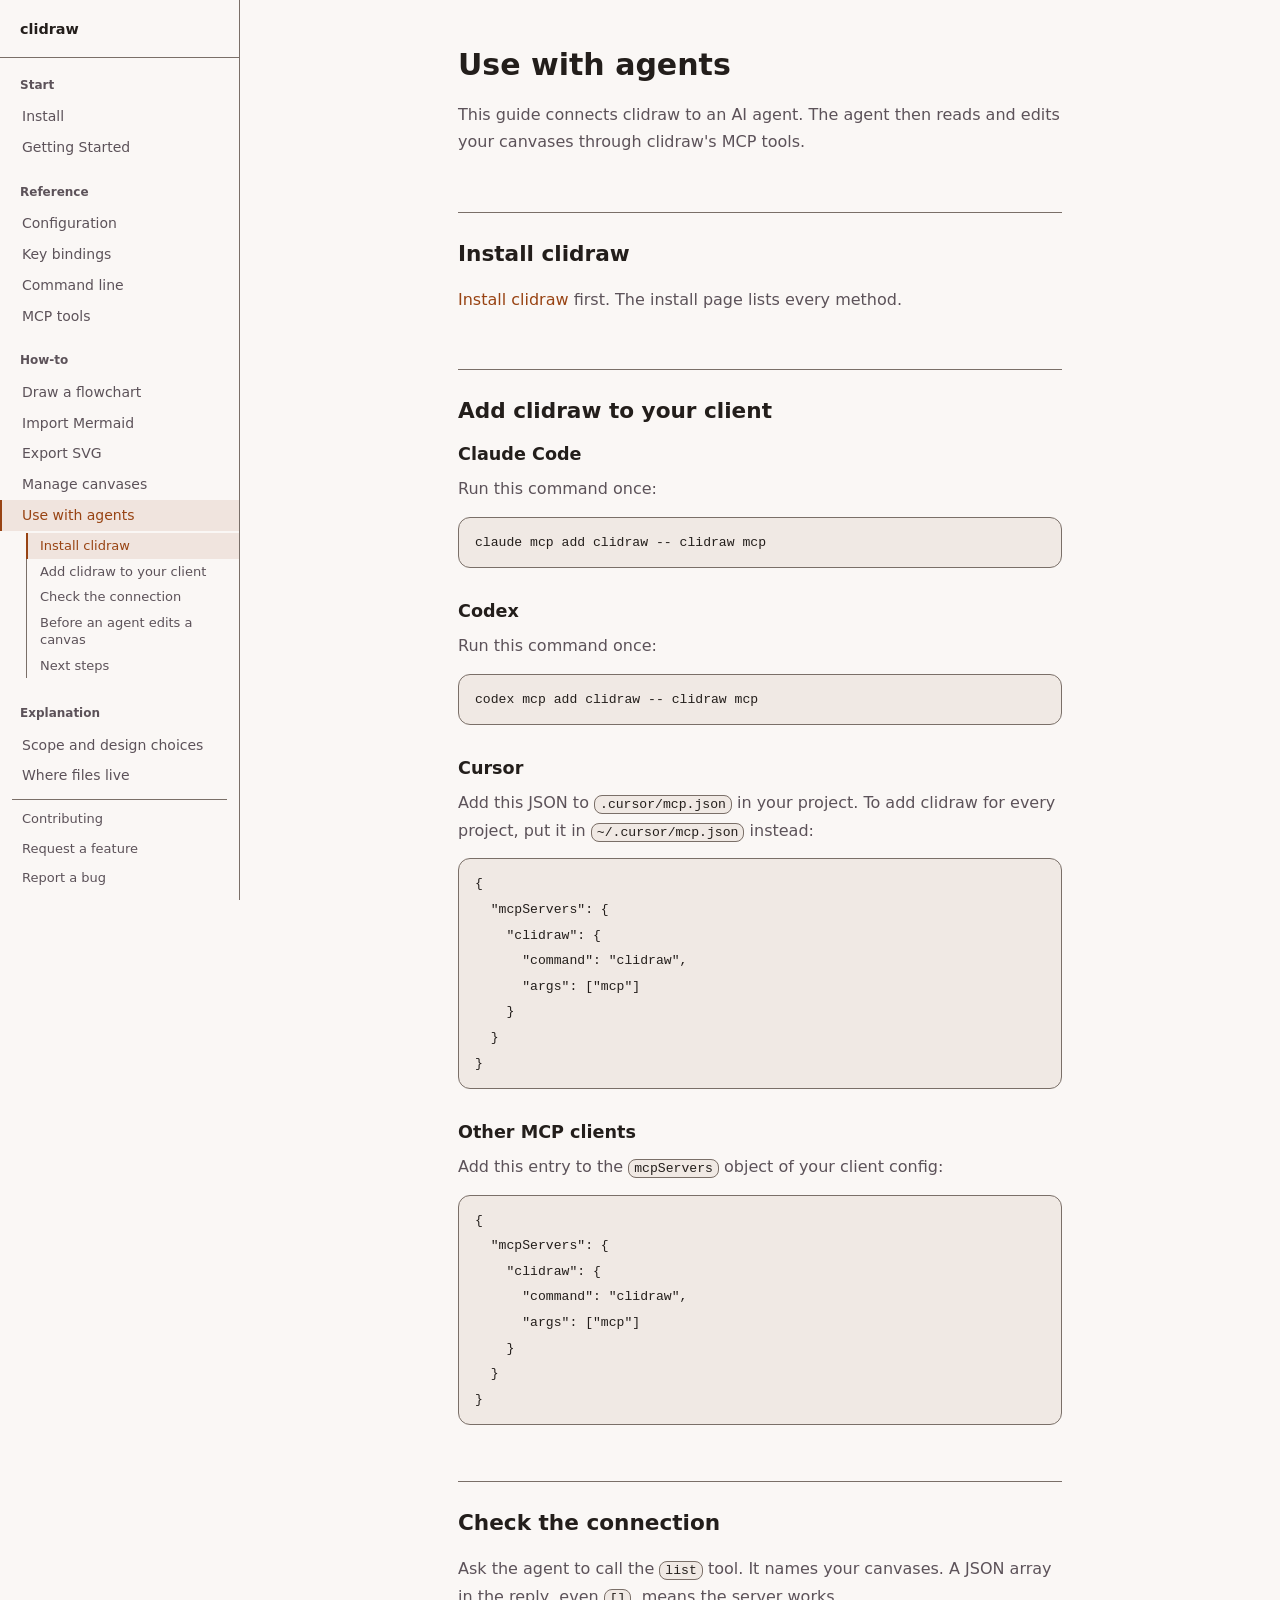
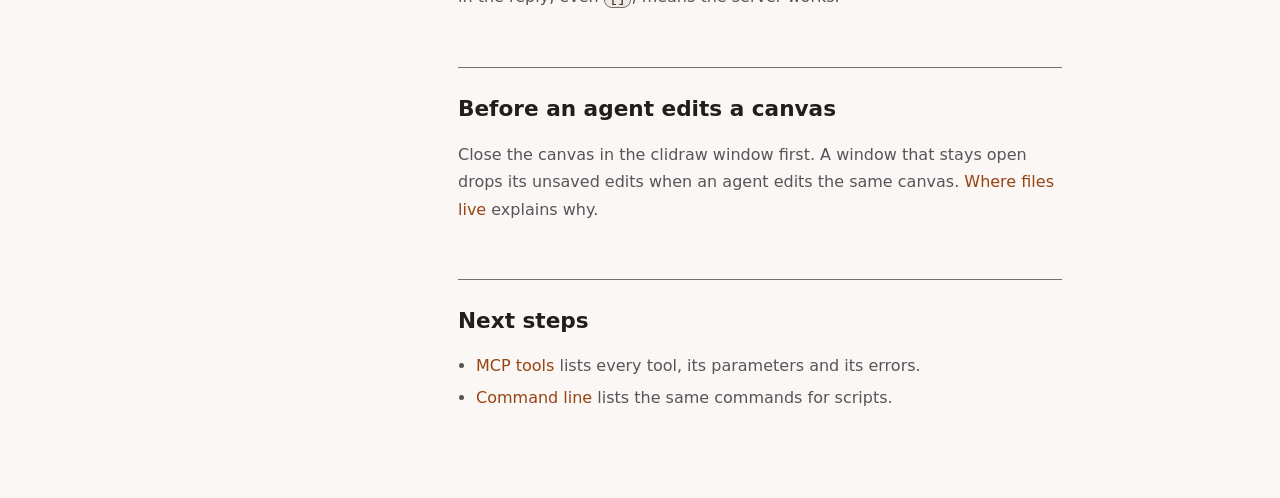
==== docs/wiki/agents.html @ 3f121065 "docs(wiki): add install and use-with-agents pages, llms.txt" ====
<!DOCTYPE html>
<html lang="en">
<head>
  <meta charset="UTF-8">
  <meta name="viewport" content="width=device-width, initial-scale=1.0">
  <title>Use with agents | clidraw</title>
  <meta name="description" content="Connect clidraw to Claude Code, Codex, Cursor or another MCP client so an agent can draw.">
  <link rel="canonical" href="https://clidraw.shrtcts.fr/agents.html">
  <meta property="og:type" content="website">
  <meta property="og:site_name" content="clidraw">
  <meta property="og:title" content="Use with agents | clidraw">
  <meta property="og:description" content="Connect clidraw to Claude Code, Codex, Cursor or another MCP client so an agent can draw.">
  <meta property="og:url" content="https://clidraw.shrtcts.fr/agents.html">
  <meta name="twitter:card" content="summary">
  <meta name="twitter:title" content="Use with agents | clidraw">
  <meta name="twitter:description" content="Connect clidraw to Claude Code, Codex, Cursor or another MCP client so an agent can draw.">
  <script type="application/ld+json">
  {
    "@context": "https://schema.org",
    "@type": "SoftwareApplication",
    "name": "clidraw",
    "operatingSystem": "Linux, macOS, Windows",
    "applicationCategory": "DeveloperApplication",
    "description": "Connect clidraw to Claude Code, Codex, Cursor or another MCP client so an agent can draw.",
    "url": "https://clidraw.shrtcts.fr/agents.html",
    "downloadUrl": "https://github.com/shortcuts/clidraw/releases",
    "offers": { "@type": "Offer", "price": "0", "priceCurrency": "USD" }
  }
  </script>
  <link rel="stylesheet" href="style.css">
</head>
<body>
<div class="layout">

  <main>
    <h1 id="use-with-agents">Use with agents</h1>
    <p>This guide connects clidraw to an AI agent. The agent then reads and edits your canvases through clidraw's MCP tools.</p>

    <h2 id="install">Install clidraw</h2>
    <p><a href="install.html">Install clidraw</a> first. The install page lists every method.</p>

    <h2 id="clients">Add clidraw to your client</h2>
    <h3 class="item" id="clients-claude-code">Claude Code</h3>
    <p>Run this command once:</p>
    <pre><code>claude mcp add clidraw -- clidraw mcp</code></pre>

    <h3 class="item" id="clients-codex">Codex</h3>
    <p>Run this command once:</p>
    <pre><code>codex mcp add clidraw -- clidraw mcp</code></pre>

    <h3 class="item" id="clients-cursor">Cursor</h3>
    <p>Add this JSON to <code>.cursor/mcp.json</code> in your project. To add clidraw for every project, put it in <code>~/.cursor/mcp.json</code> instead:</p>
    <pre><code>{
  "mcpServers": {
    "clidraw": {
      "command": "clidraw",
      "args": ["mcp"]
    }
  }
}</code></pre>

    <h3 class="item" id="clients-generic">Other MCP clients</h3>
    <p>Add this entry to the <code>mcpServers</code> object of your client config:</p>
    <pre><code>{
  "mcpServers": {
    "clidraw": {
      "command": "clidraw",
      "args": ["mcp"]
    }
  }
}</code></pre>

    <h2 id="check">Check the connection</h2>
    <p>Ask the agent to call the <code>list</code> tool. It names your canvases. A JSON array in the reply, even <code>[]</code>, means the server works.</p>

    <h2 id="caveats">Before an agent edits a canvas</h2>
    <p>Close the canvas in the clidraw window first. A window that stays open drops its unsaved edits when an agent edits the same canvas. <a href="where-files-live.html#edits-from-scripts-and-agents">Where files live</a> explains why.</p>

    <h2 id="next-steps">Next steps</h2>
    <ul>
      <li><a href="mcp.html">MCP tools</a> lists every tool, its parameters and its errors.</li>
      <li><a href="cli.html">Command line</a> lists the same commands for scripts.</li>
    </ul>
  </main>

</div>
<script src="wiki-init.js"></script>
</body>
</html>
---- docs/wiki/style.css ----
:root {
  color-scheme:dark light;
  --bg:       #1E1E24;
  --surface:  #2D2D3A;
  --border:   #8A8490;
  --text:     #F7EBE8;
  --muted:    #B0A8B4;
  --accent:   #F79D5C;
  --accent-bg:color-mix(in srgb,var(--accent) 10%,transparent);
  --info:     #6EA8FE;
  --danger:   #EF4444;
  --mono: ui-monospace,"SF Mono",Menlo,Consolas,monospace;
  --sans: system-ui,-apple-system,"Segoe UI",Roboto,"Helvetica Neue",Arial,sans-serif;
  --nav-w: 240px;
  --r: 12px;
  --r-sm: 8px;
}

@media(prefers-color-scheme:light){
  :root{
    --bg:#FAF7F5;
    --surface:#F0E9E4;
    --border:#7A6F68;
    --text:#231E1B;
    --muted:#5C5259;
    --accent:#984313;
    --danger:#B3261E;
    --info:#1A56C4;
  }
}

*,*::before,*::after{box-sizing:border-box;margin:0;padding:0}
html{-webkit-text-size-adjust:100%;text-size-adjust:100%}
@media(prefers-reduced-motion:no-preference){html{scroll-behavior:smooth}}

::selection{background:var(--accent);color:var(--bg)}

body{
  font-family:var(--sans);
  font-size:16px;
  line-height:1.6;
  color:var(--text);
  background:var(--bg);
}

/* ── Layout ── */
.layout{
  display:grid;
  grid-template-columns:var(--nav-w) 1fr;
  min-height:100vh;
}

/* ── Sidebar ── */
.sidebar{
  position:sticky;
  top:0;
  height:100vh;
  overflow-y:auto;
  border-right:1px solid var(--border);
  display:flex;
  flex-direction:column;
}

.brand{
  display:flex;
  align-items:center;
  gap:10px;
  padding:20px 20px 18px;
  border-bottom:1px solid var(--border);
  text-decoration:none;
  color:var(--text);
  flex-shrink:0;
}

.brand img{border-radius:var(--r-sm);flex-shrink:0}

.brand-name{
  font-size:0.9rem;
  font-weight:600;
  color:var(--text);
  line-height:1.3;
}

nav{
  flex:1;
  display:flex;
  flex-direction:column;
  padding:12px 0;
}

nav a{
  font-size:0.875rem;
  font-weight:500;
  line-height:1.35;
  color:var(--muted);
  text-decoration:none;
  padding:6px 20px;
  border-left:2px solid transparent;
  transition:color 0.1s,background 0.1s,border-color 0.1s;
}

nav a:hover{color:var(--text);background:var(--accent-bg)}

nav a.active{
  color:var(--accent);
  border-left-color:var(--accent);
  background:var(--accent-bg);
  font-weight:500;
}

.sidebar-foot{
  padding:14px 20px;
  border-top:1px solid var(--border);
  font-size:0.72rem;
  color:var(--muted);
  flex-shrink:0;
}

.sidebar-foot a{color:var(--muted);text-decoration:none}
.sidebar-foot a:hover{color:var(--accent)}

/* ── Main ── */
main{
  max-width:700px;
  width:100%;
  margin:0 auto;
  padding:48px 48px 80px;
}

/* ── Type ── */
/* Descending scale: h1 2rem > h2 1.4rem > h3 1.1rem > h4 0.95rem > body 15px.
   h2 is plain text with a rule above it: orange is reserved for links and state. */
h1{
  font-size:1.875rem;
  font-weight:700;
  line-height:1.15;
  color:var(--text);
  margin:0 0 18px;
  text-wrap:balance;
}

h2{
  font-size:1.35rem;
  font-weight:600;
  line-height:1.25;
  color:var(--text);
  margin:56px 0 18px;
  padding-top:28px;
  border-top:1px solid var(--border);
  text-wrap:balance;
}

h2:first-child{margin-top:0;padding-top:0;border-top:none}

h3{
  font-size:1.1rem;
  font-weight:600;
  line-height:1.35;
  color:var(--text);
  margin:32px 0 8px;
  text-wrap:balance;
}

h3:first-child{margin-top:0}

h2 + h3{margin-top:0}

h4{
  font-size:0.95rem;
  font-weight:600;
  line-height:1.4;
  color:var(--text);
  margin:22px 0 6px;
}

h5{
  font-size:0.85rem;
  font-weight:600;
  color:var(--muted);
  margin:14px 0 4px;
}

h1,h2,h3{position:relative}

.heading-link{
  display:inline-flex;
  align-items:center;
  justify-content:center;
  margin-left:6px;
  padding:0;
  width:24px;
  height:24px;
  border:none;
  background:none;
  color:var(--muted);
  cursor:pointer;
  opacity:0;
  vertical-align:middle;
  transition:opacity 0.1s,color 0.1s,transform 0.1s;
}

h1:hover .heading-link,h2:hover .heading-link,h3:hover .heading-link,.heading-link:focus-visible{opacity:1}

.heading-link:hover{color:var(--accent)}

/* Touch has no hover: keep the copy-link control visible and finger-sized. */
@media(hover:none){
  .heading-link{opacity:0.7;width:36px;height:36px;margin-top:-8px;margin-bottom:-8px}
}

.heading-link:active{transform:scale(0.96)}

.heading-link.copied{opacity:1;color:var(--accent)}

p{
  color:var(--muted);
  line-height:1.72;
  margin-bottom:14px;
}

p:last-child{margin-bottom:0}

a{color:var(--accent);text-decoration:none}
a:hover{text-decoration:underline}

ul,ol{padding-left:18px;color:var(--muted)}
li{margin-bottom:6px;line-height:1.65}

strong{color:var(--text);font-weight:600}

code{
  font-family:var(--mono);
  font-size:0.82em;
  background:var(--surface);
  border:1px solid var(--border);
  padding:1px 5px;
  border-radius:var(--r-sm);
  color:var(--text);
}

pre{
  overflow-x:auto;
  margin:4px 0 32px;
  padding:12px 16px;
  background:var(--surface);
  border:1px solid var(--border);
  border-radius:var(--r);
}

pre code{
  background:none;
  border:none;
  padding:0;
}

blockquote{
  margin:4px 0 20px;
  padding:10px 16px;
  background:var(--surface);
  border:1px solid var(--border);
  border-left:3px solid var(--accent);
  border-radius:var(--r);
}

blockquote p, blockquote em{margin:0}

/* On This Page list (built by wiki-init.js); shown only where the sidebar outline is hidden (phones). */
.page-toc{
  display:none;
  flex-wrap:wrap;
  gap:6px 16px;
  margin:0 0 28px;
  padding:12px 16px;
  background:var(--surface);
  border:1px solid var(--border);
  border-radius:var(--r);
  font-size:0.84rem;
}

.page-toc-title{
  flex-basis:100%;
  font-size:0.8125rem;
  font-weight:700;
  color:var(--text);
}

@media(max-width:680px){
  .page-toc{display:flex;flex-direction:column;gap:2px}
  .page-toc a{padding:6px 0}
}

/* ── API reference endpoint cards ── */
.endpoint{
  min-width:0;
  margin:0 0 16px;
  padding:14px 16px;
  background:var(--surface);
  border:1px solid var(--border);
  border-radius:var(--r);
  scroll-margin-top:16px;
}
.endpoint > p{margin:8px 0 0;font-size:0.88rem;color:var(--muted);line-height:1.55}
.endpoint-head{display:flex;flex-wrap:wrap;align-items:center;gap:10px;margin:0;font-size:inherit}
.endpoint-path{
  font-family:var(--mono);
  font-size:0.9rem;
  font-weight:600;
  background:none;
  border:none;
  padding:0;
  overflow-wrap:anywhere;
}
.method{
  font-size:0.7rem;
  font-weight:700;
  letter-spacing:0.04em;
  padding:3px 8px;
  border-radius:var(--r-sm);
}
.method-get{background:color-mix(in srgb,var(--muted) 16%,transparent);color:var(--muted)}
.method-post{background:color-mix(in srgb,var(--accent) 16%,transparent);color:var(--accent)}
.method-put{background:color-mix(in srgb,var(--info) 16%,transparent);color:var(--info)}
.method-delete{background:color-mix(in srgb,var(--danger) 16%,transparent);color:var(--danger)}
.params{margin:12px 0 0;border-top:1px solid var(--border)}
.param{
  display:grid;
  grid-template-columns:minmax(0,15rem) minmax(0,1fr);
  gap:4px 16px;
  padding:8px 0;
  border-bottom:1px solid var(--border);
  font-size:0.84rem;
  color:var(--muted);
}
.param:last-child{border-bottom:none;padding-bottom:0}
.param dt code{overflow-wrap:anywhere}
.param dd{min-width:0;overflow-wrap:anywhere}
.param-type{font-family:var(--mono);font-size:0.76rem;color:var(--text)}
.param-flag{font-family:var(--mono);font-size:0.66rem;text-transform:uppercase;letter-spacing:0.06em;margin-right:6px}
.endpoint-returns{padding-top:8px;border-top:1px solid var(--border)}
.endpoint code{overflow-wrap:anywhere}
@media(max-width:680px){
  .param{grid-template-columns:minmax(0,1fr)}
}

/* ── Feature sections ── */
.shot img{
  display:block;
  width:100%;
  max-width:240px;
  margin:0 0 16px;
  border:1px solid var(--border);
  border-radius:var(--r);
}

/* Wide screens: the screenshot hangs in the right margin and stays in view while its section scrolls. */
@media(min-width:1280px){
  .has-shot{
    display:grid;
    grid-template-columns:minmax(0,1fr) 200px;
    column-gap:32px;
    margin-right:-232px;
  }
  .has-shot > *{grid-column:1}
  .has-shot > .shot{grid-column:2;grid-row:1 / span 100;margin-top:8px}
  .shot img{position:sticky;top:24px;margin:0}
}

.section-bullets{
  list-style:none;
  padding:0;
  margin-top:2px;
}

.section-bullets li{
  position:relative;
  padding-left:16px;
  margin-bottom:10px;
  font-size:0.875rem;
  color:var(--muted);
  line-height:1.62;
}

.section-bullets li::before{
  content:'—';
  position:absolute;
  left:0;
  color:var(--muted);
  font-size:0.8rem;
}

/* ── Card grid (index): text-first rows ── */
.card-grid{
  display:flex;
  flex-direction:column;
  margin:20px 0;
}

.card{
  border-bottom:1px solid var(--border);
  padding:12px 0;
  text-decoration:none;
  color:inherit;
  display:block;
}

.card:hover{text-decoration:none}
.card:hover h3{color:var(--accent)}

.card h3{
  font-size:0.95rem;
  font-weight:600;
  color:var(--text);
  margin:0 0 4px;
}

.card p{
  font-size:0.875rem;
  color:var(--muted);
  margin:0;
  line-height:1.5;
}

/* ── Quick start ── */
ol.quickstart{
  padding-left:20px;
}

ol.quickstart li{
  color:var(--muted);
  margin-bottom:10px;
  line-height:1.68;
  font-size:0.9rem;
}

/* ── Troubleshooting list ── */
ul.trouble{padding-left:18px}
ul.trouble li{
  color:var(--muted);
  margin-bottom:12px;
  line-height:1.65;
  font-size:0.9rem;
}

/* ── Step list (onboarding) ── */
.step-list{list-style:none;padding:0;counter-reset:steps}
.step-list li{
  display:flex;
  gap:16px;
  align-items:flex-start;
  margin-bottom:24px;
  counter-increment:steps;
}
.step-list li::before{
  content:counter(steps);
  font-size:0.72rem;
  font-weight:700;
  color:var(--bg);
  background:var(--accent);
  width:22px;
  height:22px;
  border-radius:50%;
  display:flex;
  align-items:center;
  justify-content:center;
  flex-shrink:0;
  margin-top:2px;
}
.step-list li>div>strong{
  display:block;
  font-size:0.9rem;
  font-weight:600;
  color:var(--text);
  margin-bottom:4px;
}
.step-list li>div>p{
  font-size:0.875rem;
  margin:0;
}

/* ── GitHub star button ── */
.gh-star{
  display:inline-flex;
  align-items:center;
  gap:4px;
  padding:3px 7px 3px 5px;
  border:1px solid var(--border);
  border-radius:var(--r-sm);
  background:var(--surface);
  color:var(--muted);
  text-decoration:none;
  font-family:var(--sans);
  font-size:0.70rem;
  line-height:1;
  transition:border-color 0.12s,color 0.12s,background 0.12s;
  white-space:nowrap;
  vertical-align:middle;
}
.gh-star:hover{
  border-color:var(--accent);
  color:var(--accent);
  background:var(--accent-bg);
  text-decoration:none;
}
.gh-star svg{flex-shrink:0;opacity:0.65;transition:opacity 0.12s}
.gh-star:hover svg{opacity:1}
.gh-star-sep{
  display:inline-block;
  width:1px;
  height:10px;
  background:var(--border);
  margin:0 1px;
}
.gh-star-count{font-weight:600}
.sidebar-foot-lic{margin-left:4px}

/* ── Nav extras ── */
.nav-outline{display:flex;flex-direction:column;margin:2px 0 6px 26px;border-left:1px solid var(--border)}
.nav-outline a{display:block;padding:4px 16px 4px 12px;margin-left:-1px;font-size:0.8125rem;font-weight:400;line-height:1.35;border-left:2px solid transparent}
.nav-outline a.nav-h3{font-size:0.75rem}
.nav-outline a.nav-h3{padding-left:28px;background:linear-gradient(var(--border),var(--border)) 14px 0/1px 100% no-repeat}
.nav-outline a.active{color:var(--accent);border-left-color:var(--accent)}
.nav-outline a.nav-h3.active{background:linear-gradient(var(--border),var(--border)) 14px 0/1px 100% no-repeat}
h2[id],h3[id]{scroll-margin-top:16px}
.nav-sep{
  display:block;
  height:1px;
  background:var(--border);
  margin:8px 12px 4px;
}
.nav-group{
  display:block;
  font-size:0.75rem;
  font-weight:600;
  color:var(--muted);
  padding:20px 20px 6px;
}
nav [role=group]:first-child > .nav-group{padding-top:6px}

nav a.nav-ext{font-size:0.8125rem;font-weight:400}

nav [role=group]{display:flex;flex-direction:column}

.skip-link{position:absolute;left:8px;top:-60px;z-index:10;padding:8px 12px;background:var(--accent);color:var(--bg);border-radius:var(--r)}
.skip-link:focus{top:8px}
.sr-only{position:absolute;width:1px;height:1px;overflow:hidden;clip:rect(0 0 0 0);white-space:nowrap}

.nav-toggle-btn{display:none}

/* ── Responsive ── */
@media(max-width:900px){
  :root{--nav-w:208px}
  main{max-width:600px;padding:40px 32px 72px}
}

@media(max-width:680px){
  .layout{grid-template-columns:minmax(0,1fr)}

  .sidebar{
    position:relative;
    height:auto;
    border-right:none;
    border-bottom:1px solid var(--border);
  }

  .brand{padding:14px 66px 12px 16px;min-height:60px}

  .nav-toggle-btn{
    display:flex;
    align-items:center;
    justify-content:center;
    position:absolute;
    right:14px;
    top:12px;
    width:36px;
    height:36px;
    background:none;
    border:1px solid var(--border);
    border-radius:var(--r-sm);
    cursor:pointer;
    color:var(--muted);
    transition:color 0.1s,border-color 0.1s,transform 0.1s;
  }

  .nav-toggle-btn:hover{color:var(--text);border-color:var(--accent)}
  .nav-toggle-btn:active{transform:scale(0.96)}

  nav{
    display:none;
    flex-direction:column;
    padding:8px 0 4px;
    border-top:1px solid var(--border);
  }

  nav.open{display:flex}

  nav a{
    padding:9px 20px;
    border-left:2px solid transparent;
    border-bottom:none;
    font-size:0.74rem;
  }

  nav a.active{
    border-left-color:var(--accent);
  }

  .nav-outline a{padding:7px 16px 7px 12px}
  .nav-outline a.nav-h3{padding-left:28px}

  .sidebar-foot{display:none}

  main{padding:28px 16px 56px;min-width:0;overflow-wrap:anywhere}

  h1{font-size:1.75rem}
  h2{font-size:1.25rem;margin-top:44px;padding-top:22px}
  h3{font-size:1.05rem}
  nav a{font-size:0.9375rem}
  .nav-outline a{font-size:0.875rem}
  .nav-outline a.nav-h3{font-size:0.8125rem}
  nav a.nav-ext{font-size:0.875rem}
  .nav-group{font-size:0.8125rem}

  .section-bullets li{font-size:0.92rem}

  pre{padding:10px 12px;font-size:0.85rem}
  .nav-toggle-btn{width:44px;height:44px;top:8px}

  #docsearch{padding:6px 10px;border-bottom:1px solid var(--border)}
  .DocSearch-Button{height:32px}
}

/* ── DocSearch theme ── */
:root{
  --docsearch-primary-color:var(--accent);
  --docsearch-text-color:var(--text);
  --docsearch-highlight-color:var(--accent);
  --docsearch-muted-color:var(--muted);
  --docsearch-container-background:color-mix(in srgb,var(--bg) 85%,transparent);
  --docsearch-modal-background:var(--surface);
  --docsearch-modal-shadow:none;
  --docsearch-searchbox-background:var(--bg);
  --docsearch-searchbox-focus-background:var(--bg);
  --docsearch-searchbox-shadow:inset 0 0 0 1px var(--accent);
  --docsearch-hit-color:var(--text);
  --docsearch-hit-active-color:var(--bg);
  --docsearch-hit-background:var(--bg);
  --docsearch-hit-shadow:none;
  --docsearch-key-gradient:none;
  --docsearch-key-shadow:none;
  --docsearch-footer-background:var(--surface);
  --docsearch-footer-shadow:none;
  --docsearch-logo-color:var(--muted);
}

#docsearch{
  padding:8px 12px;
  border-bottom:1px solid var(--border);
}

.DocSearch-Button{
  box-sizing:border-box !important;
  width:100% !important;
  margin:0 !important;
  padding:0 10px !important;
  border-radius:var(--r-sm) !important;
  background:var(--surface) !important;
  border:1px solid var(--border) !important;
  color:var(--muted) !important;
  height:30px !important;
  box-shadow:none !important;
}

.DocSearch-Button:hover{
  background:var(--accent-bg) !important;
  border-color:var(--accent) !important;
  box-shadow:none !important;
  color:var(--text) !important;
}

.DocSearch-Button .DocSearch-Search-Icon{
  color:var(--muted) !important;
  width:13px !important;
  height:13px !important;
  flex-shrink:0;
}

.DocSearch-Button-Placeholder{
  font-family:var(--sans) !important;
  font-size:0.72rem !important;
  color:var(--muted) !important;
  padding:0 6px !important;
}

.DocSearch-Button-Keys{
  display:flex;
  gap:2px;
}

.DocSearch-Button-Key{
  background:var(--bg) !important;
  border:1px solid var(--border) !important;
  border-radius:var(--r-sm) !important;
  color:var(--muted) !important;
  font-family:var(--sans) !important;
  font-size:0.60rem !important;
  height:16px !important;
  min-width:16px !important;
  padding:0 3px !important;
  box-shadow:none !important;
  top:0 !important;
}
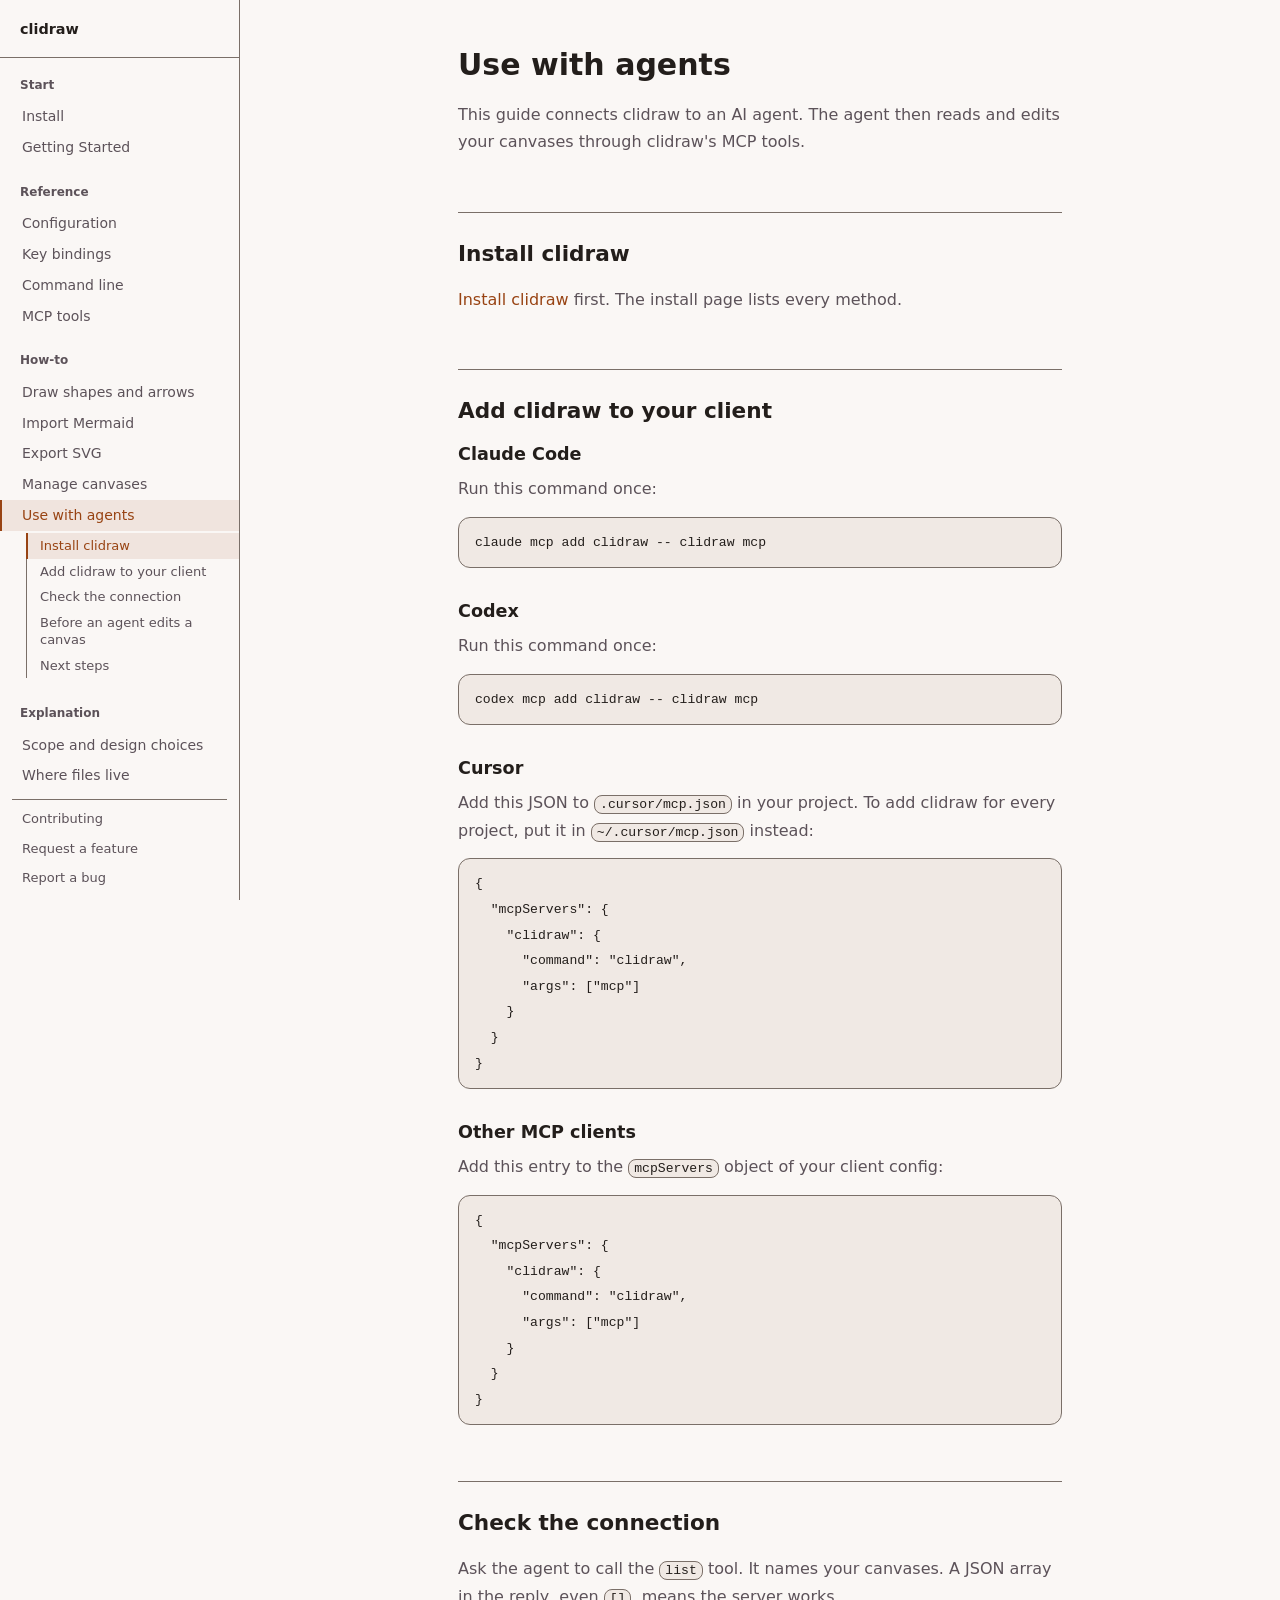
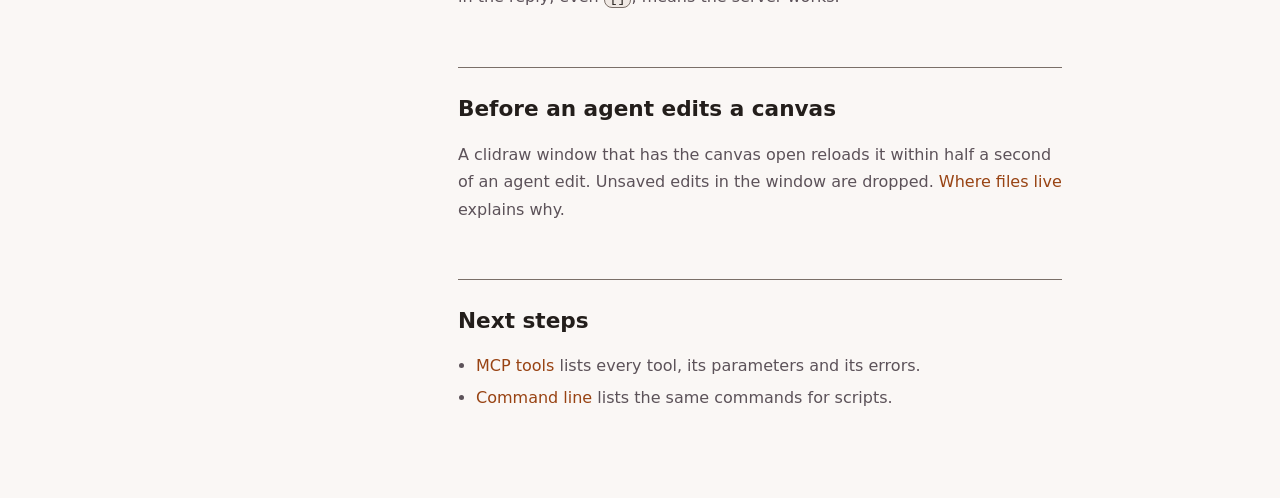
==== commit 6aba699f: "fix(app): reload the open canvas when an agent edits its file" ====
--- a/docs/wiki/agents.html
+++ b/docs/wiki/agents.html
@@ -74,7 +74,7 @@
     <p>Ask the agent to call the <code>list</code> tool. It names your canvases. A JSON array in the reply, even <code>[]</code>, means the server works.</p>
 
     <h2 id="caveats">Before an agent edits a canvas</h2>
-    <p>Close the canvas in the clidraw window first. A window that stays open drops its unsaved edits when an agent edits the same canvas. <a href="where-files-live.html#edits-from-scripts-and-agents">Where files live</a> explains why.</p>
+    <p>A clidraw window that has the canvas open reloads it within half a second of an agent edit. Unsaved edits in the window are dropped. <a href="where-files-live.html#edits-from-scripts-and-agents">Where files live</a> explains why.</p>
 
     <h2 id="next-steps">Next steps</h2>
     <ul>
--- a/docs/wiki/style.css
+++ b/docs/wiki/style.css
@@ -709,3 +709,26 @@
   box-shadow:none !important;
   top:0 !important;
 }
+
+/* ── Share viewer ── */
+main.viewer{max-width:none}
+.viewer button{
+  font:inherit;
+  color:var(--text);
+  background:var(--surface);
+  border:1px solid var(--border);
+  border-radius:var(--r-sm);
+  padding:6px 12px;
+  margin-right:8px;
+  cursor:pointer;
+}
+.viewer button:disabled{opacity:.5;cursor:default}
+#error{color:var(--danger)}
+#diagram{
+  --pele-line:var(--muted);
+  height:70vh;
+  overflow:hidden;
+  border:1px solid var(--border);
+  border-radius:var(--r);
+}
+#diagram:empty{display:none}
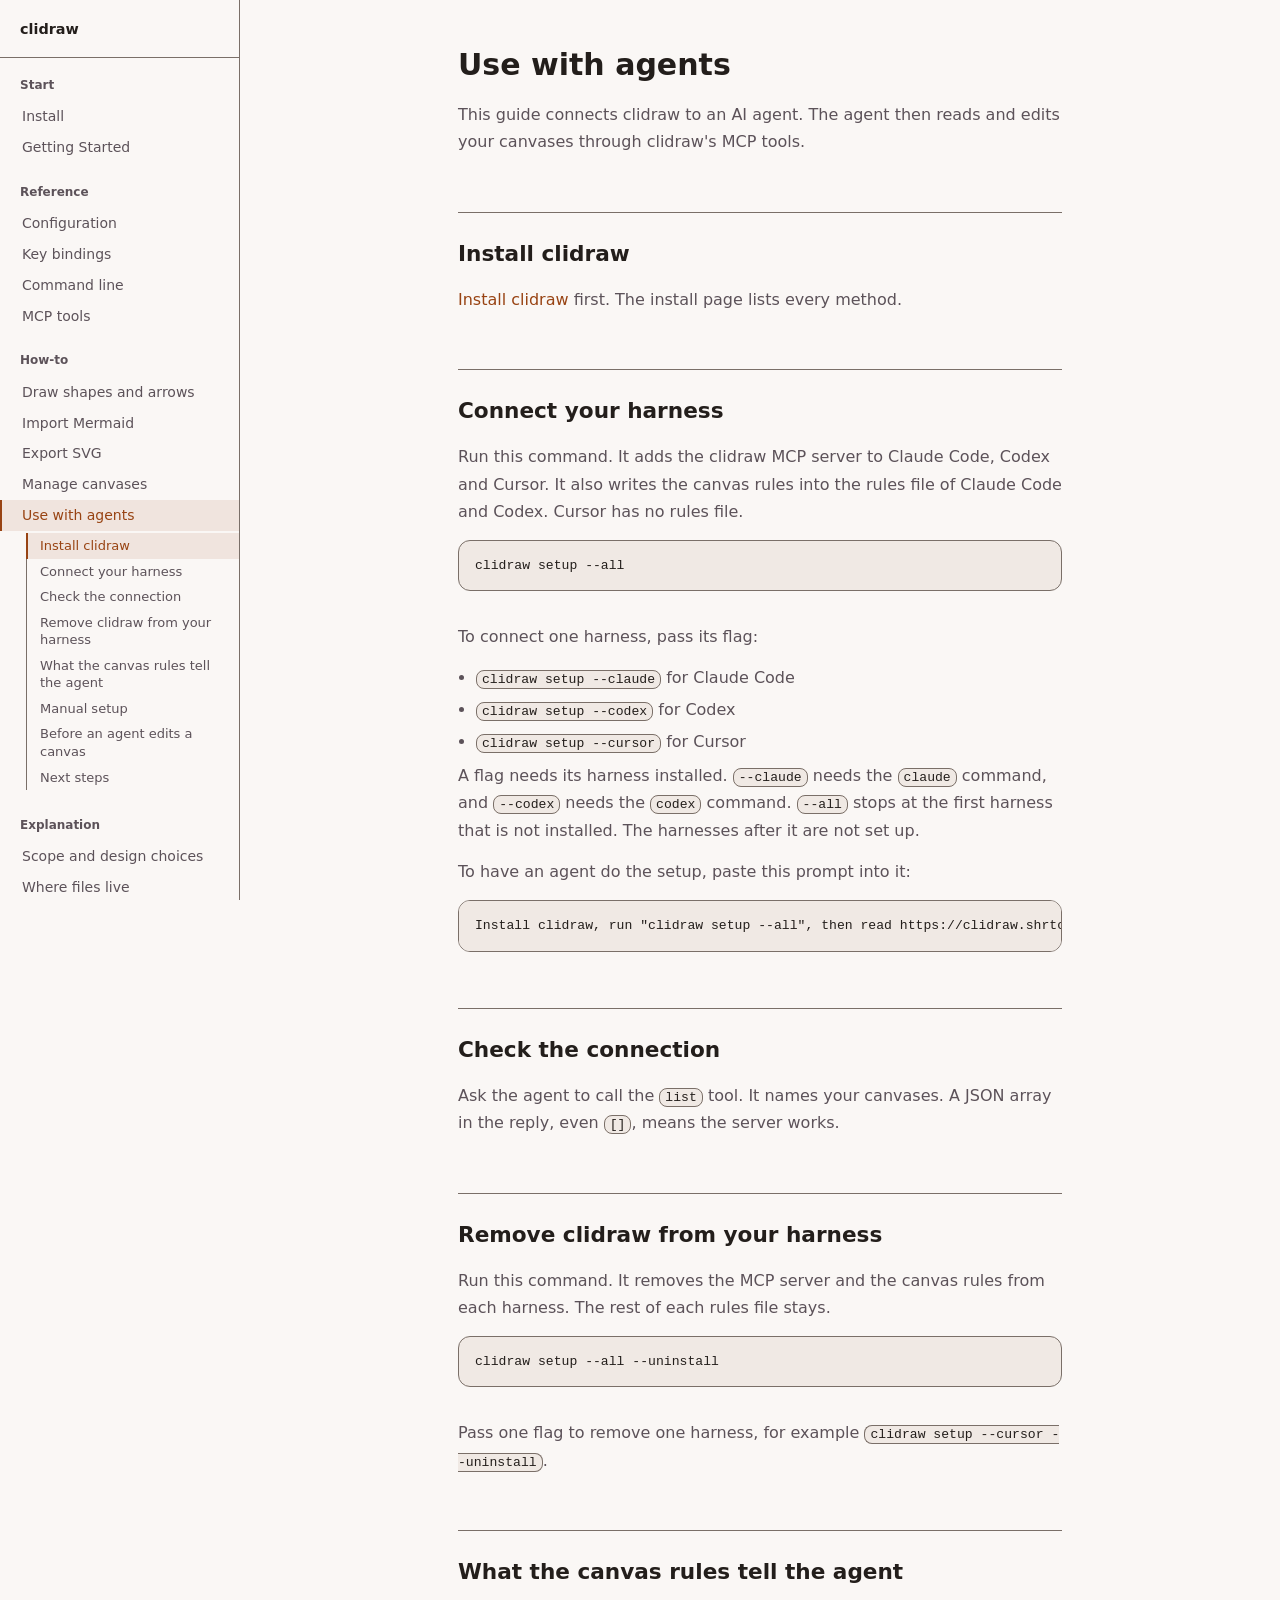
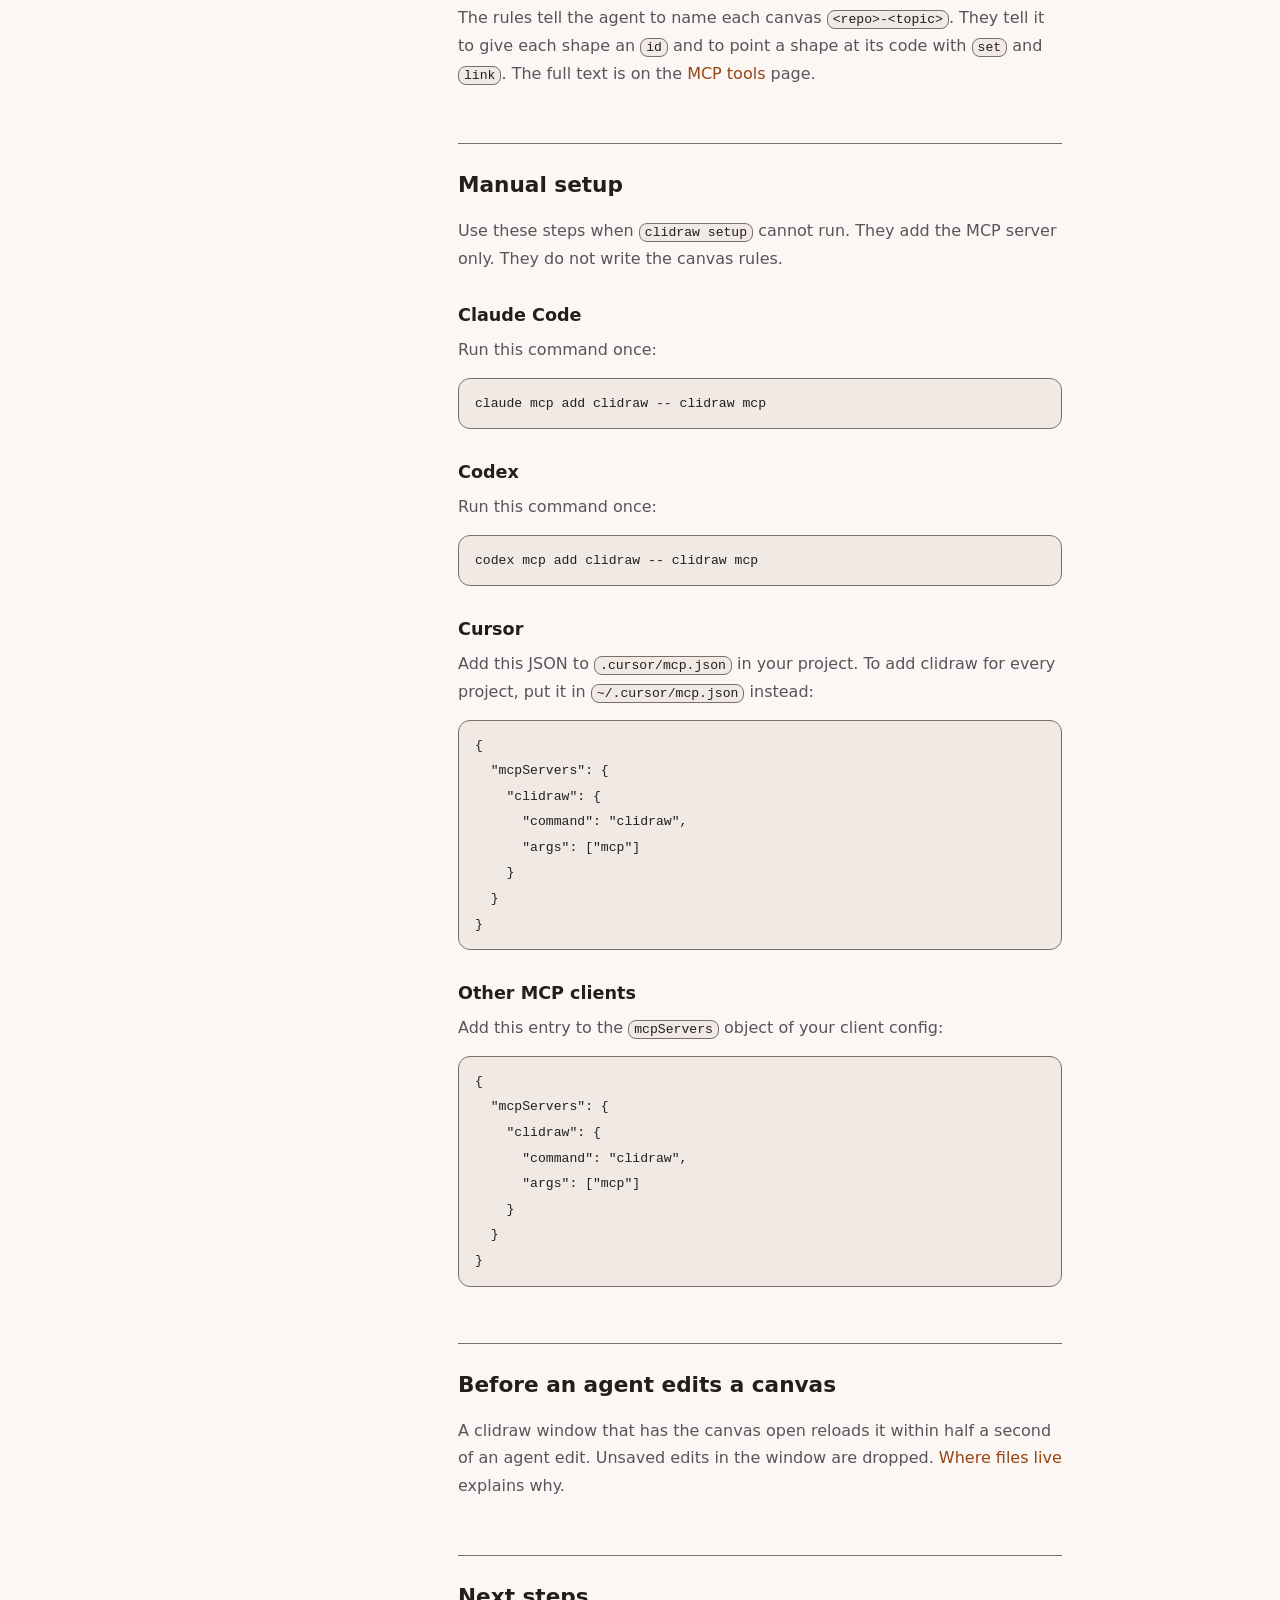
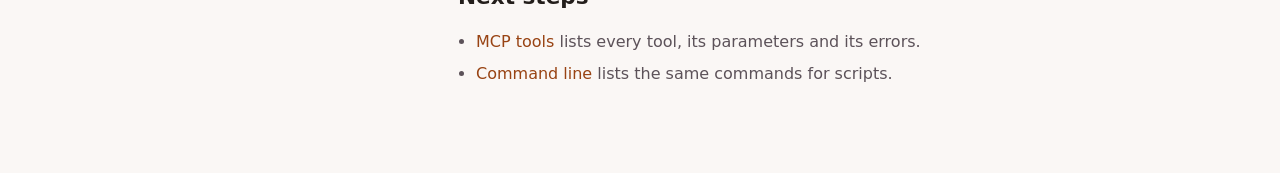
==== commit 767a68f1: "docs(wiki): add paste prompt and uninstall to install page and llms.txt" ====
--- a/docs/wiki/agents.html
+++ b/docs/wiki/agents.html
@@ -39,7 +39,32 @@
     <h2 id="install">Install clidraw</h2>
     <p><a href="install.html">Install clidraw</a> first. The install page lists every method.</p>
 
-    <h2 id="clients">Add clidraw to your client</h2>
+    <h2 id="setup">Connect your harness</h2>
+    <p>Run this command. It adds the clidraw MCP server to Claude Code, Codex and Cursor. It also writes the canvas rules into the rules file of Claude Code and Codex. Cursor has no rules file.</p>
+    <pre><code>clidraw setup --all</code></pre>
+    <p>To connect one harness, pass its flag:</p>
+    <ul>
+      <li><code>clidraw setup --claude</code> for Claude Code</li>
+      <li><code>clidraw setup --codex</code> for Codex</li>
+      <li><code>clidraw setup --cursor</code> for Cursor</li>
+    </ul>
+    <p>A flag needs its harness installed. <code>--claude</code> needs the <code>claude</code> command, and <code>--codex</code> needs the <code>codex</code> command. <code>--all</code> stops at the first harness that is not installed. The harnesses after it are not set up.</p>
+    <p>To have an agent do the setup, paste this prompt into it:</p>
+    <pre><code>Install clidraw, run "clidraw setup --all", then read https://clidraw.shrtcts.fr/llms.txt and confirm the list tool works.</code></pre>
+
+    <h2 id="check">Check the connection</h2>
+    <p>Ask the agent to call the <code>list</code> tool. It names your canvases. A JSON array in the reply, even <code>[]</code>, means the server works.</p>
+
+    <h2 id="uninstall">Remove clidraw from your harness</h2>
+    <p>Run this command. It removes the MCP server and the canvas rules from each harness. The rest of each rules file stays.</p>
+    <pre><code>clidraw setup --all --uninstall</code></pre>
+    <p>Pass one flag to remove one harness, for example <code>clidraw setup --cursor --uninstall</code>.</p>
+
+    <h2 id="canvas-rules">What the canvas rules tell the agent</h2>
+    <p>The rules tell the agent to name each canvas <code>&lt;repo&gt;-&lt;topic&gt;</code>. They tell it to give each shape an <code>id</code> and to point a shape at its code with <code>set</code> and <code>link</code>. The full text is on the <a href="mcp.html#instructions">MCP tools</a> page.</p>
+
+    <h2 id="manual">Manual setup</h2>
+    <p>Use these steps when <code>clidraw setup</code> cannot run. They add the MCP server only. They do not write the canvas rules.</p>
     <h3 class="item" id="clients-claude-code">Claude Code</h3>
     <p>Run this command once:</p>
     <pre><code>claude mcp add clidraw -- clidraw mcp</code></pre>
@@ -70,9 +95,6 @@
   }
 }</code></pre>
 
-    <h2 id="check">Check the connection</h2>
-    <p>Ask the agent to call the <code>list</code> tool. It names your canvases. A JSON array in the reply, even <code>[]</code>, means the server works.</p>
-
     <h2 id="caveats">Before an agent edits a canvas</h2>
     <p>A clidraw window that has the canvas open reloads it within half a second of an agent edit. Unsaved edits in the window are dropped. <a href="where-files-live.html#edits-from-scripts-and-agents">Where files live</a> explains why.</p>
 
